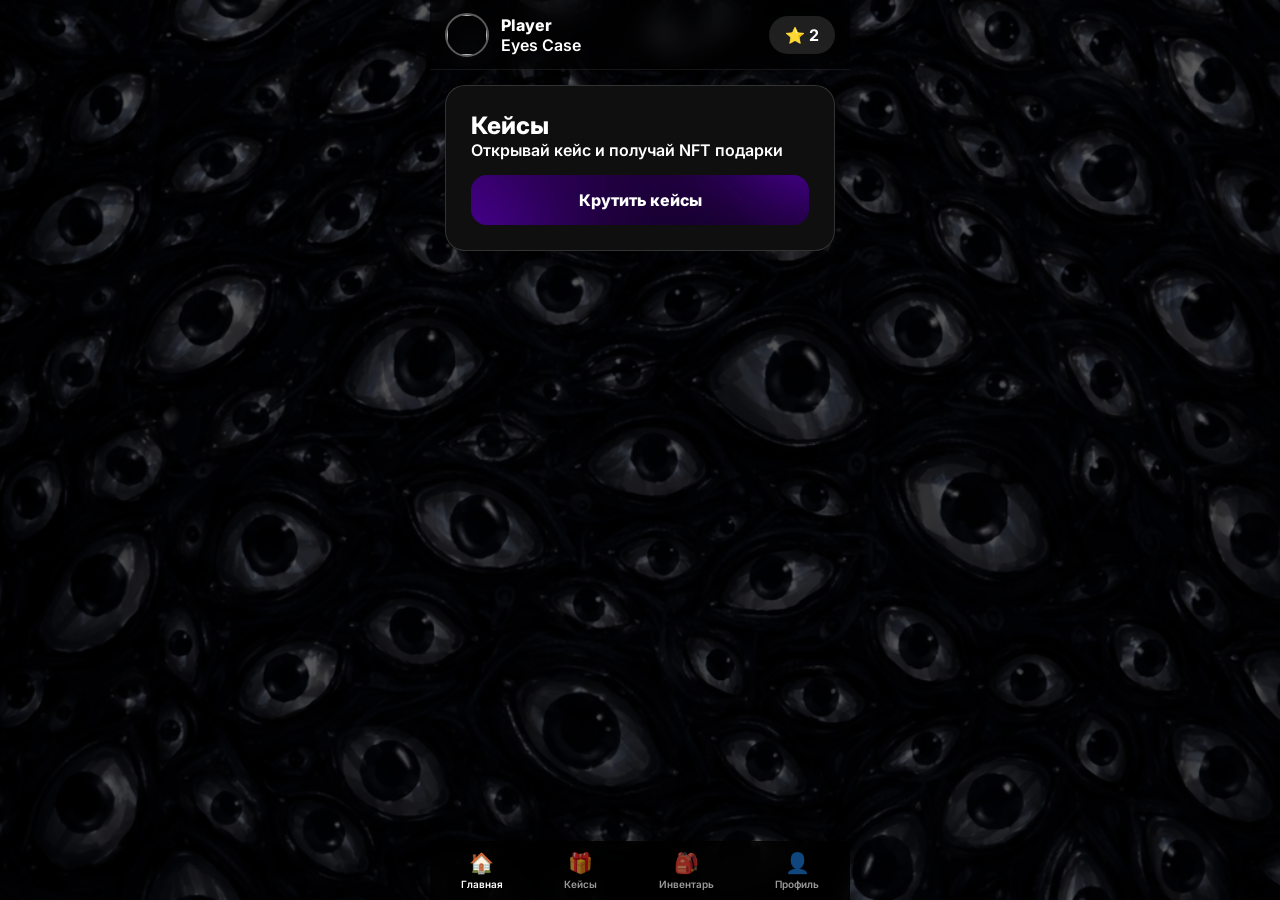
==== index.html @ 5dc30cf7 "Update index.html" ====
<!DOCTYPE html>
<html lang="ru">
<head>

<meta charset="UTF-8">
<meta name="viewport" content="width=device-width, initial-scale=1, viewport-fit=cover">

<title>Eyes Case</title>

<link rel="stylesheet" href="style.css">

<script src="https://telegram.org/js/telegram-web-app.js"></script>

<style>

:root{
--accent:#00f2ff;
--gold:#ffcc00;
}

*{
margin:0;
padding:0;
box-sizing:border-box;
-webkit-tap-highlight-color:transparent;
}

html{
width:100%;
max-width:100%;
overflow-x:hidden;
}

body{
width:100%;
max-width:100%;
overflow-x:hidden;
touch-action:pan-y;
}

.app{
max-width:420px;
width:100%;
margin:auto;
min-height:100vh;
overflow:hidden;
padding-bottom:90px;
}

.page{
display:none;
}

.page.active{
display:block;
}

.menu{
position:fixed;
bottom:0;
left:50%;
transform:translateX(-50%);
width:100%;
max-width:420px;
display:flex;
justify-content:space-around;
background:rgba(0,0,0,0.8);
backdrop-filter:blur(20px);
padding:10px 0;
}

.menu-item{
display:flex;
flex-direction:column;
align-items:center;
font-size:20px;
opacity:.6;
cursor:pointer;
}

.menu-item span{
font-size:10px;
margin-top:3px;
}

.menu-item.active{
opacity:1;
}

.inventory-grid{
padding:20px;
display:grid;
grid-template-columns:1fr 1fr;
gap:12px;
}

.profile-page{
padding:20px;
}

</style>

</head>

<body>

<div class="app">

<!-- HEADER -->

<div class="header">

<div class="profile">

<img id="avatar" class="avatar">

<div>
<div id="username">Player</div>
<div class="subtitle">Eyes Case</div>
</div>

</div>

<div class="balance">
⭐ 2
</div>

</div>

<!-- ГЛАВНАЯ -->

<div id="page-home" class="page active">

<div class="banner case-banner">

<div class="banner-text">

<h2>Кейсы</h2>
<p>Открывай кейс и получай NFT подарки</p>

<button onclick="openCases()">
Крутить кейсы
</button>

</div>

</div>

</div>

<!-- ИНВЕНТАРЬ -->

<div id="page-inventory" class="page">

<div class="inventory-grid">

<p style="opacity:.6;text-align:center">
Инвентарь пуст
</p>

</div>

</div>

<!-- ПРОФИЛЬ -->

<div id="page-profile" class="page">

<div class="profile-page">

<h2>Профиль</h2>

<p>Имя: <span id="profileName">Player</span></p>
<p>Баланс: ⭐ <span id="profileBalance">2</span></p>
<p>Открыто кейсов: 0</p>

</div>

</div>

</div>

<!-- НИЖНЕЕ МЕНЮ -->

<div class="menu">

<div class="menu-item active" onclick="showPage('home',this)">
🏠
<span>Главная</span>
</div>

<div class="menu-item" onclick="openCases()">
🎁
<span>Кейсы</span>
</div>

<div class="menu-item" onclick="showPage('inventory',this)">
🎒
<span>Инвентарь</span>
</div>

<div class="menu-item" onclick="showPage('profile',this)">
👤
<span>Профиль</span>
</div>

</div>

</div>

<script src="main.js"></script>

<script>

const tg = window.Telegram.WebApp
tg.ready()

setTimeout(()=>{
tg.expand()
},200)

/* TELEGRAM USER */

const user = tg.initDataUnsafe?.user

if(user){

const username=document.getElementById("username")
const avatar=document.getElementById("avatar")
const profileName=document.getElementById("profileName")

if(username){
username.innerText=user.first_name || "Player"
}

if(profileName){
profileName.innerText=user.first_name || "Player"
}

if(avatar && user.photo_url){
avatar.src=user.photo_url
}

}

/* NAVIGATION */

function showPage(page,el){

document.querySelectorAll(".page").forEach(p=>{
p.classList.remove("active")
})

document.getElementById("page-"+page).classList.add("active")

document.querySelectorAll(".menu-item").forEach(i=>{
i.classList.remove("active")
})

if(el){
el.classList.add("active")
}

}

/* OPEN CASES SCREEN */

function openCases(){
window.location.href="cases.html"
}

/* TOUCH FIX */

document.addEventListener("touchmove",function(e){

if(e.touches.length==1){

let touch=e.touches[0]

if(touch.clientX<0 || touch.clientX>window.innerWidth){
e.preventDefault()
}

}

},{passive:false})

</script>

</body>
</html>
---- style.css ----
/* ШРИФТ */

@import url('https://fonts.googleapis.com/css2?family=Inter:wght@400;600;800&display=swap');

/* ГЛОБАЛЬНЫЙ ФИКС */

*{
box-sizing:border-box;
-webkit-tap-highlight-color:transparent;
}

html{
height:100%;
overflow-x:hidden;
}

body{
margin:0;
min-height:100vh;
max-width:100vw;
overflow-x:hidden;

font-family:'Inter', sans-serif;
font-weight:600;
color:white;

background-image:url("CC63F4C5-493A-48B4-AB60-390857E41A58.png");
background-size:cover;
background-position:center;
background-repeat:no-repeat;
background-attachment:fixed;
}

/* затемнение */

body::before{
content:"";
position:fixed;
top:0;
left:0;
width:100%;
height:100%;
background:rgba(0,0,0,0.65);
z-index:-1;
pointer-events:none;
}

/* КОНТЕЙНЕР */

.app{
max-width:420px;
width:100%;
margin:auto;
min-height:100vh;
display:flex;
flex-direction:column;
overflow:hidden;
}

/* HEADER */

.header{
height:70px;
display:flex;
align-items:center;
justify-content:space-between;
padding:0 15px;
background:rgba(0,0,0,0.45);
backdrop-filter:blur(12px);
border-bottom:1px solid rgba(255,255,255,0.08);
}

/* ПРОФИЛЬ */

.profile{
display:flex;
align-items:center;
gap:12px;
}

.avatar{
width:44px;
height:44px;
border-radius:50%;
border:2px solid rgba(255,255,255,0.35);
}

#username{
font-weight:800;
font-size:16px;
}

.balance{
background:rgba(255,255,255,0.12);
padding:9px 16px;
border-radius:20px;
font-weight:700;
backdrop-filter:blur(10px);
}

/* БАННЕР */

.banner{
margin:15px;
border-radius:20px;
padding:25px;
position:relative;
overflow:hidden;
background:#0F0F0F;
backdrop-filter:blur(12px);
border:1px solid rgba(255,255,255,0.15);
}

.banner-text{
position:relative;
z-index:2;
}

.banner-text h2{
font-weight:800;
}

/* КНОПКИ */

button{
display:block;
width:100%;
margin-top:15px;
padding:15px 18px;
border:none;
border-radius:16px;
font-size:16px;
font-weight:800;
font-family:'Inter', sans-serif;
color:white;
cursor:pointer;

background-image:url("IMG_0649.jpeg");
background-size:cover;
background-position:center;

box-shadow: inset 0 0 0 2000px rgba(0,0,0,0.35);

transition:all 0.2s ease;
touch-action:manipulation;
}

button:active{
transform:scale(0.95);
}

button:hover{
filter:brightness(1.1);
}

/* ---------------- */
/* РУЛЕТКА */
/* ---------------- */

.roulette{
position:relative;
margin:40px auto;
overflow:hidden;
border-radius:16px;
background:rgba(0,0,0,0.65);
padding:30px 0;
width:calc(100% - 40px);
max-width:420px;
}

.pointer{
position:absolute;
top:-10px;
left:50%;
transform:translateX(-50%);
width:0;
height:0;
border-left:12px solid transparent;
border-right:12px solid transparent;
border-top:20px solid #00ffd0;
z-index:2;
}

.roulette-track{
display:flex;
gap:12px;
will-change:transform;
transform:translateX(0);
}

.item{
min-width:90px;
height:90px;
display:flex;
align-items:center;
justify-content:center;
background:rgba(255,255,255,0.08);
border-radius:14px;
flex-shrink:0;
}

.item img{
width:70px;
height:70px;
object-fit:contain;
pointer-events:none;
}

/* ---------------- */
/* ПРИЗЫ */
/* ---------------- */

.prizes{
margin:25px 20px;
background:rgba(0,0,0,0.6);
border-radius:16px;
padding:18px;
border:1px solid rgba(255,255,255,0.08);
}

.prizes h3{
margin-bottom:12px;
font-weight:800;
}

.prize-row{
display:flex;
justify-content:space-between;
padding:8px 0;
border-bottom:1px solid rgba(255,255,255,0.08);
font-size:14px;
}

.prize-row:last-child{
border:none;
}

.prize-name{
display:flex;
gap:10px;
}

.prize-chance{
opacity:0.7;
}

/* TIMER */

#cooldownTimer{
text-align:center;
margin-top:10px;
opacity:0.8;
font-size:14px;
}

/* ---------------- */
/* НИЖНЕЕ МЕНЮ */
/* ---------------- */

.menu{
position:fixed;
bottom:0;
width:100%;
max-width:420px;
left:50%;
transform:translateX(-50%);
display:flex;
justify-content:space-around;
background:rgba(0,0,0,0.8);
backdrop-filter:blur(20px);
padding:10px 0;
}

.menu-item{
display:flex;
flex-direction:column;
align-items:center;
font-size:20px;
opacity:0.6;
}

.menu-item span{
font-size:10px;
margin-top:3px;
}

.active{
opacity:1;
}

/* ---------------- */
/* HEADER КЕЙСОВ */
/* ---------------- */

.cases-header{
height:70px;
display:flex;
align-items:center;
justify-content:center;
padding:0 15px;
position:relative;
background:rgba(0,0,0,0.45);
backdrop-filter:blur(12px);
border-bottom:1px solid rgba(255,255,255,0.08);
}

.cases-title{
font-size:20px;
font-weight:800;
}

/* кнопка назад */

.back-btn{
position:absolute;
left:15px;
width:40px;
height:40px;
border-radius:12px;
background:rgba(255,255,255,0.08);
display:flex;
align-items:center;
justify-content:center;
border:none;
cursor:pointer;
}

/* ---------------- */
/* КЕЙСЫ */
/* ---------------- */

.cases-grid{
padding:16px;
display:grid;
grid-template-columns:1fr 1fr;
gap:14px;
}

.case{
background:#141414;
border-radius:16px;
padding:14px;
text-align:center;
position:relative;
border:1px solid rgba(255,255,255,0.08);
transition:transform .15s ease;
}

.case:active{
transform:scale(.96);
}

.case img{
width:100%;
border-radius:12px;
margin-bottom:10px;
}

.case h3{
font-size:15px;
margin:6px 0;
}

.price{
font-size:13px;
opacity:.7;
}

.badge{
position:absolute;
top:10px;
left:10px;
background:#00aaff;
padding:4px 7px;
font-size:10px;
border-radius:8px;
font-weight:700;
}

/* ---------------- */
/* ОПИСАНИЕ КЕЙСА */
/* ---------------- */

.case-description{
margin-top:20px;
padding:14px;
background:#141414;
border-radius:14px;
border:1px solid rgba(255,255,255,0.08);
}

.case-description h3{
font-size:16px;
margin-bottom:12px;
}

/* ---------------- */
/* ТЕКУЩИЙ ДРОП */
/* ---------------- */

.rolling-drop-box{
text-align:center;
margin-top:-10px;
margin-bottom:20px;
}

.rolling-label{
font-size:13px;
opacity:0.6;
margin-bottom:6px;
}

.rolling-drop{
font-size:30px;
font-weight:800;
background:rgba(255,255,255,0.08);
display:inline-block;
padding:10px 22px;
border-radius:14px;
border:1px solid rgba(255,255,255,0.08);
backdrop-filter:blur(10px);
}

/* POPUP ВЫИГРЫША */

.win-popup{

position:fixed;
top:0;
left:0;

width:100%;
height:100%;

display:flex;
align-items:center;
justify-content:center;

background:rgba(0,0,0,0.75);

opacity:0;
pointer-events:none;

transition:opacity .3s ease;

z-index:1000;

}

.win-popup.show{
opacity:1;
pointer-events:auto;
}

.win-card{

background:#141414;

padding:30px;
border-radius:18px;

text-align:center;

border:1px solid rgba(255,255,255,0.1);

transform:scale(.7);
transition:transform .35s cubic-bezier(.2,1.3,.3,1);

}

.win-popup.show .win-card{
transform:scale(1);
}

.win-title{
font-size:18px;
font-weight:800;
margin-bottom:15px;
}

.win-item{

font-size:42px;
font-weight:800;

margin-bottom:20px;

background:rgba(255,255,255,0.08);
padding:15px 25px;

border-radius:14px;
display:inline-block;

}

.page{
display:none;
padding-bottom:90px;
}

.page.active{
display:block;
}

.inventory-grid{
padding:20px;
display:grid;
grid-template-columns:1fr 1fr;
gap:12px;
}

.profile-page{
padding:20px;
}
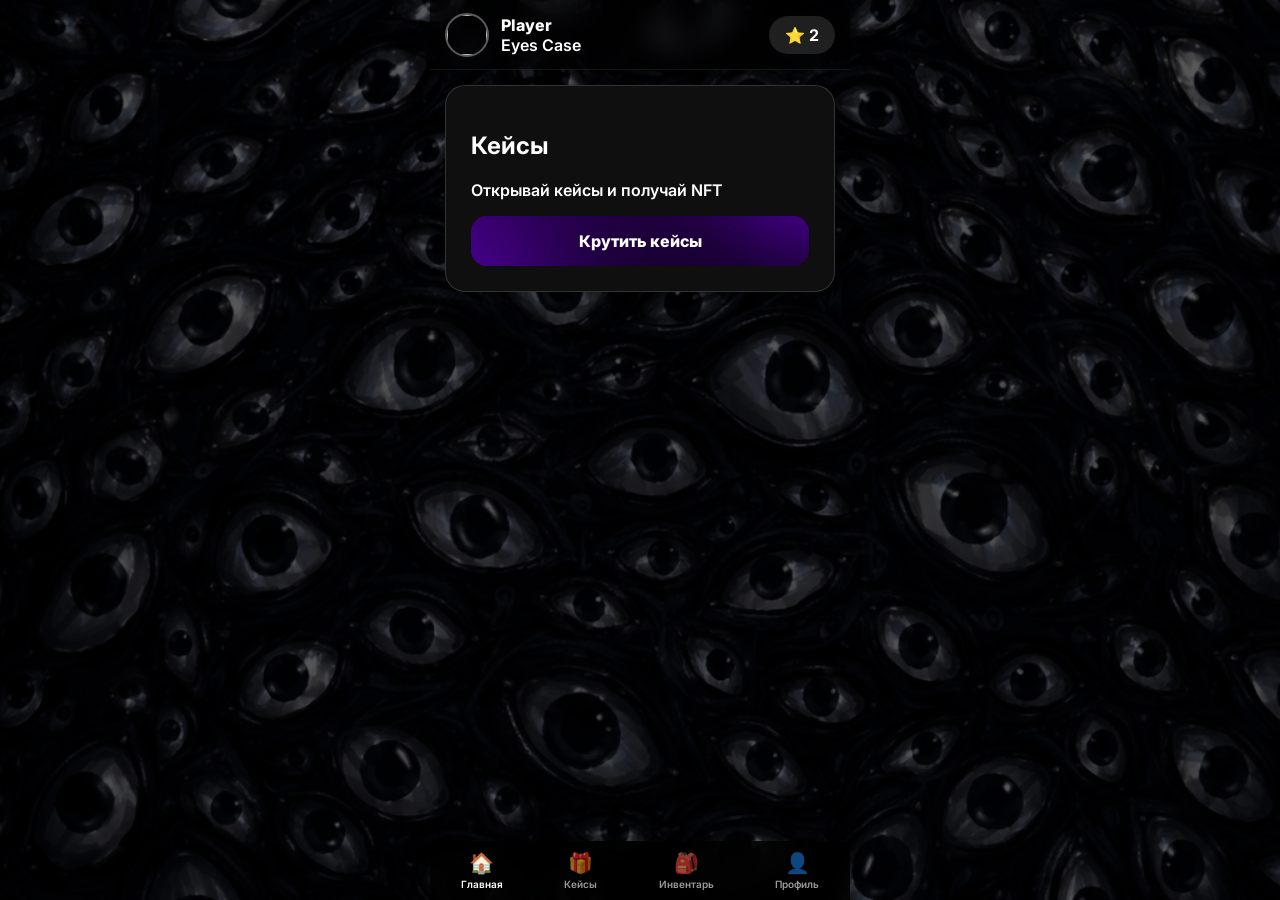
==== commit aa75be95: "Update index.html" ====
--- a/index.html
+++ b/index.html
@@ -1,9 +1,10 @@
 <!DOCTYPE html>
 <html lang="ru">
+
 <head>
 
 <meta charset="UTF-8">
-<meta name="viewport" content="width=device-width, initial-scale=1, viewport-fit=cover">
+<meta name="viewport" content="width=device-width, initial-scale=1">
 
 <title>Eyes Case</title>
 
@@ -11,102 +12,11 @@
 
 <script src="https://telegram.org/js/telegram-web-app.js"></script>
 
-<style>
-
-:root{
---accent:#00f2ff;
---gold:#ffcc00;
-}
-
-*{
-margin:0;
-padding:0;
-box-sizing:border-box;
--webkit-tap-highlight-color:transparent;
-}
-
-html{
-width:100%;
-max-width:100%;
-overflow-x:hidden;
-}
-
-body{
-width:100%;
-max-width:100%;
-overflow-x:hidden;
-touch-action:pan-y;
-}
-
-.app{
-max-width:420px;
-width:100%;
-margin:auto;
-min-height:100vh;
-overflow:hidden;
-padding-bottom:90px;
-}
-
-.page{
-display:none;
-}
-
-.page.active{
-display:block;
-}
-
-.menu{
-position:fixed;
-bottom:0;
-left:50%;
-transform:translateX(-50%);
-width:100%;
-max-width:420px;
-display:flex;
-justify-content:space-around;
-background:rgba(0,0,0,0.8);
-backdrop-filter:blur(20px);
-padding:10px 0;
-}
-
-.menu-item{
-display:flex;
-flex-direction:column;
-align-items:center;
-font-size:20px;
-opacity:.6;
-cursor:pointer;
-}
-
-.menu-item span{
-font-size:10px;
-margin-top:3px;
-}
-
-.menu-item.active{
-opacity:1;
-}
-
-.inventory-grid{
-padding:20px;
-display:grid;
-grid-template-columns:1fr 1fr;
-gap:12px;
-}
-
-.profile-page{
-padding:20px;
-}
-
-</style>
-
 </head>
 
 <body>
 
 <div class="app">
-
-<!-- HEADER -->
 
 <div class="header">
 
@@ -127,16 +37,12 @@
 
 </div>
 
-<!-- ГЛАВНАЯ -->
 
-<div id="page-home" class="page active">
-
-<div class="banner case-banner">
-
-<div class="banner-text">
+<div class="banner">
 
 <h2>Кейсы</h2>
-<p>Открывай кейс и получай NFT подарки</p>
+
+<p>Открывай кейсы и получай NFT</p>
 
 <button onclick="openCases()">
 Крутить кейсы
@@ -146,45 +52,10 @@
 
 </div>
 
-</div>
-
-<!-- ИНВЕНТАРЬ -->
-
-<div id="page-inventory" class="page">
-
-<div class="inventory-grid">
-
-<p style="opacity:.6;text-align:center">
-Инвентарь пуст
-</p>
-
-</div>
-
-</div>
-
-<!-- ПРОФИЛЬ -->
-
-<div id="page-profile" class="page">
-
-<div class="profile-page">
-
-<h2>Профиль</h2>
-
-<p>Имя: <span id="profileName">Player</span></p>
-<p>Баланс: ⭐ <span id="profileBalance">2</span></p>
-<p>Открыто кейсов: 0</p>
-
-</div>
-
-</div>
-
-</div>
-
-<!-- НИЖНЕЕ МЕНЮ -->
 
 <div class="menu">
 
-<div class="menu-item active" onclick="showPage('home',this)">
+<div class="menu-item active" onclick="goHome()">
 🏠
 <span>Главная</span>
 </div>
@@ -194,98 +65,20 @@
 <span>Кейсы</span>
 </div>
 
-<div class="menu-item" onclick="showPage('inventory',this)">
+<div class="menu-item" onclick="openInventory()">
 🎒
 <span>Инвентарь</span>
 </div>
 
-<div class="menu-item" onclick="showPage('profile',this)">
+<div class="menu-item" onclick="openProfile()">
 👤
 <span>Профиль</span>
 </div>
 
 </div>
 
-</div>
 
 <script src="main.js"></script>
 
-<script>
-
-const tg = window.Telegram.WebApp
-tg.ready()
-
-setTimeout(()=>{
-tg.expand()
-},200)
-
-/* TELEGRAM USER */
-
-const user = tg.initDataUnsafe?.user
-
-if(user){
-
-const username=document.getElementById("username")
-const avatar=document.getElementById("avatar")
-const profileName=document.getElementById("profileName")
-
-if(username){
-username.innerText=user.first_name || "Player"
-}
-
-if(profileName){
-profileName.innerText=user.first_name || "Player"
-}
-
-if(avatar && user.photo_url){
-avatar.src=user.photo_url
-}
-
-}
-
-/* NAVIGATION */
-
-function showPage(page,el){
-
-document.querySelectorAll(".page").forEach(p=>{
-p.classList.remove("active")
-})
-
-document.getElementById("page-"+page).classList.add("active")
-
-document.querySelectorAll(".menu-item").forEach(i=>{
-i.classList.remove("active")
-})
-
-if(el){
-el.classList.add("active")
-}
-
-}
-
-/* OPEN CASES SCREEN */
-
-function openCases(){
-window.location.href="cases.html"
-}
-
-/* TOUCH FIX */
-
-document.addEventListener("touchmove",function(e){
-
-if(e.touches.length==1){
-
-let touch=e.touches[0]
-
-if(touch.clientX<0 || touch.clientX>window.innerWidth){
-e.preventDefault()
-}
-
-}
-
-},{passive:false})
-
-</script>
-
 </body>
 </html>
--- a/style.css
+++ b/style.css
@@ -28,7 +28,7 @@
 background-size:cover;
 background-position:center;
 background-repeat:no-repeat;
-background-attachment:fixed;
+background-attachment:scroll;
 }
 
 /* затемнение */
@@ -284,7 +284,7 @@
 margin-top:3px;
 }
 
-.active{
+.menu-item.active{
 opacity:1;
 }
 
@@ -377,6 +377,14 @@
 font-weight:700;
 }
 
+/* заблокированный кейс */
+
+.case.disabled{
+opacity:0.45;
+filter:grayscale(1);
+pointer-events:none;
+}
+
 /* ---------------- */
 /* ОПИСАНИЕ КЕЙСА */
 /* ---------------- */
@@ -424,27 +432,19 @@
 /* POPUP ВЫИГРЫША */
 
 .win-popup{
-
 position:fixed;
 top:0;
 left:0;
-
 width:100%;
 height:100%;
-
 display:flex;
 align-items:center;
 justify-content:center;
-
 background:rgba(0,0,0,0.75);
-
 opacity:0;
 pointer-events:none;
-
 transition:opacity .3s ease;
-
 z-index:1000;
-
 }
 
 .win-popup.show{
@@ -453,19 +453,13 @@
 }
 
 .win-card{
-
 background:#141414;
-
 padding:30px;
 border-radius:18px;
-
 text-align:center;
-
 border:1px solid rgba(255,255,255,0.1);
-
 transform:scale(.7);
 transition:transform .35s cubic-bezier(.2,1.3,.3,1);
-
 }
 
 .win-popup.show .win-card{
@@ -479,18 +473,13 @@
 }
 
 .win-item{
-
 font-size:42px;
 font-weight:800;
-
 margin-bottom:20px;
-
 background:rgba(255,255,255,0.08);
 padding:15px 25px;
-
 border-radius:14px;
 display:inline-block;
-
 }
 
 .page{
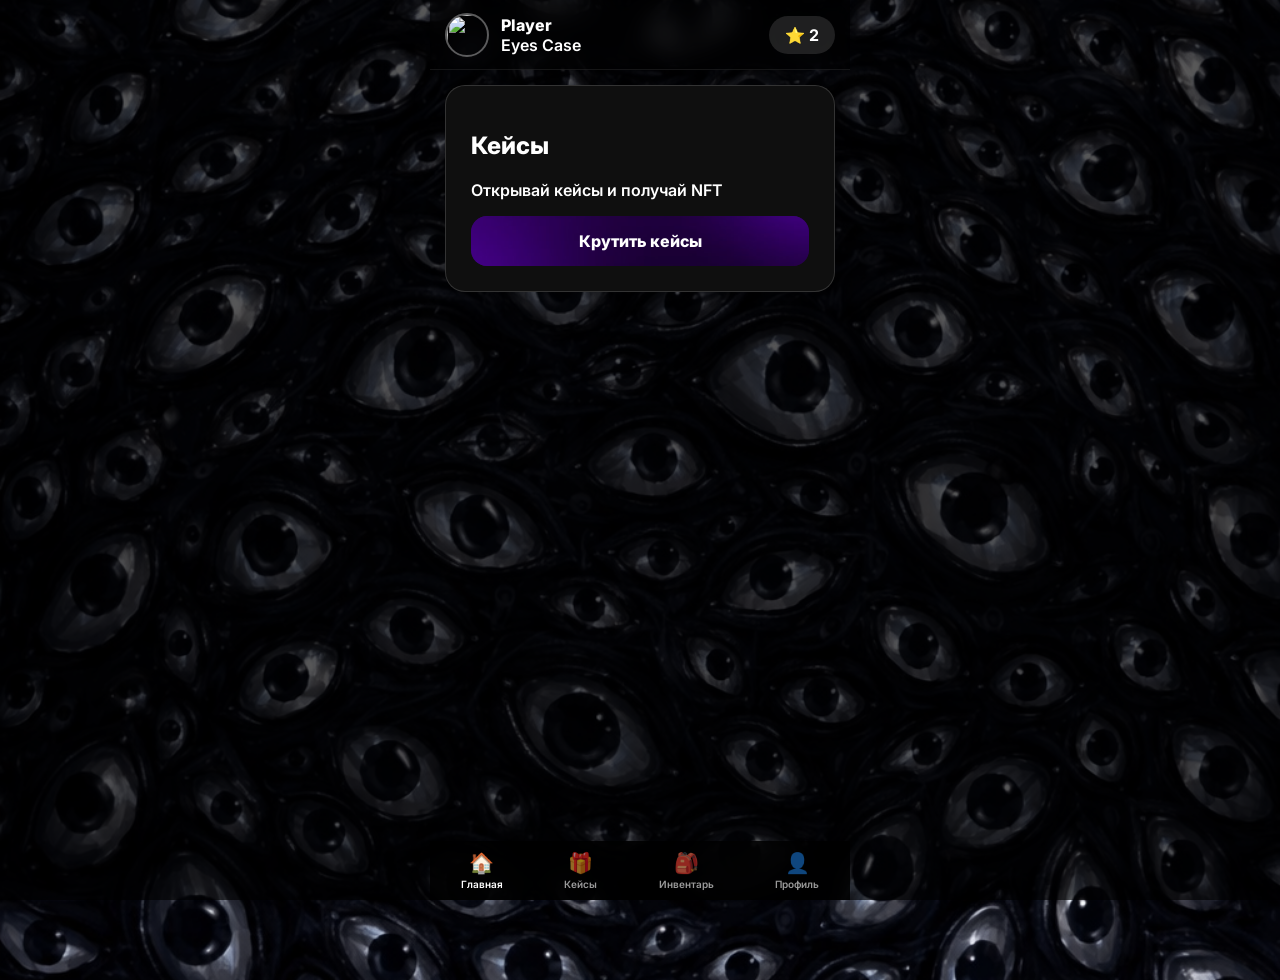
==== commit ecf1252f: "Update index.html" ====
--- a/index.html
+++ b/index.html
@@ -22,7 +22,7 @@
 
 <div class="profile">
 
-<img id="avatar" class="avatar">
+<img id="avatar" class="avatar" src="">
 
 <div>
 <div id="username">Player</div>
@@ -40,6 +40,8 @@
 
 <div class="banner">
 
+<div class="banner-text">
+
 <h2>Кейсы</h2>
 
 <p>Открывай кейсы и получай NFT</p>
@@ -47,6 +49,8 @@
 <button onclick="openCases()">
 Крутить кейсы
 </button>
+
+</div>
 
 </div>
 
@@ -77,7 +81,6 @@
 
 </div>
 
-
 <script src="main.js"></script>
 
 </body>
--- a/style.css
+++ b/style.css
@@ -501,3 +501,222 @@
 .profile-page{
 padding:20px;
 }
+
+/* ---------------- */
+/* PROFILE PAGE */
+/* ---------------- */
+
+.profile-page{
+padding:20px;
+text-align:center;
+}
+
+.profile-avatar img{
+width:90px;
+height:90px;
+border-radius:50%;
+border:3px solid rgba(255,255,255,0.3);
+margin-bottom:10px;
+}
+
+.profile-level{
+margin:20px 0;
+}
+
+/* LEVEL */
+
+.level-title{
+font-weight:800;
+font-size:16px;
+margin-bottom:8px;
+}
+
+.xp-bar{
+width:100%;
+height:10px;
+background:rgba(255,255,255,0.1);
+border-radius:10px;
+overflow:hidden;
+margin-bottom:6px;
+}
+
+.xp-fill{
+height:100%;
+width:40%;
+background:linear-gradient(90deg,#00ffd0,#00aaff);
+}
+
+.xp-text{
+font-size:12px;
+opacity:0.7;
+}
+
+/* BALANCE */
+
+.balance-box{
+margin:20px 0;
+padding:15px;
+background:#141414;
+border-radius:14px;
+border:1px solid rgba(255,255,255,0.08);
+}
+
+.balance-title{
+font-size:14px;
+opacity:0.7;
+margin-bottom:5px;
+}
+
+.stars-count{
+font-size:26px;
+font-weight:800;
+}
+
+/* STATS */
+
+.profile-stats{
+margin-top:20px;
+display:flex;
+flex-direction:column;
+gap:10px;
+}
+
+.stat{
+display:flex;
+justify-content:space-between;
+align-items:center;
+padding:12px;
+background:#141414;
+border-radius:10px;
+border:1px solid rgba(255,255,255,0.08);
+font-size:14px;
+}
+
+.stat b{
+font-weight:800;
+}
+
+/* TOP DROPS */
+
+.top-drops{
+margin-top:25px;
+}
+
+.top-drops h3{
+font-size:16px;
+margin-bottom:10px;
+}
+
+.top-items{
+display:flex;
+justify-content:center;
+gap:10px;
+}
+
+.top-item{
+width:70px;
+height:70px;
+background:#141414;
+border-radius:12px;
+border:1px solid rgba(255,255,255,0.08);
+display:flex;
+align-items:center;
+justify-content:center;
+}
+
+.top-item img{
+width:60px;
+height:60px;
+object-fit:contain;
+}
+
+/* ---------------- */
+/* ACHIEVEMENTS */
+/* ---------------- */
+
+.achievements-page{
+padding:20px;
+}
+
+.achievement{
+background:#141414;
+border-radius:14px;
+padding:15px;
+margin-bottom:10px;
+border:1px solid rgba(255,255,255,0.08);
+display:flex;
+justify-content:space-between;
+align-items:center;
+}
+
+.achievement.locked{
+opacity:.4;
+filter:grayscale(1);
+}
+
+.achievement-title{
+font-weight:800;
+}
+
+.achievement-desc{
+font-size:12px;
+opacity:.7;
+}
+
+.achievement-icon{
+font-size:22px;
+}
+
+/* ---------------- */
+/* ACHIEVEMENT POPUP */
+/* ---------------- */
+
+.achievement-popup{
+
+position:fixed;
+top:-100px;
+left:50%;
+transform:translateX(-50%);
+
+background:#141414;
+border:1px solid rgba(255,255,255,0.1);
+
+border-radius:16px;
+padding:14px 18px;
+
+display:flex;
+align-items:center;
+gap:12px;
+
+transition:all .45s cubic-bezier(.2,1.2,.3,1);
+
+z-index:9999;
+
+}
+
+.achievement-popup.show{
+top:20px;
+}
+
+.achievement-popup-icon{
+font-size:24px;
+}
+
+.achievement-popup-title{
+font-size:12px;
+opacity:.7;
+}
+
+.achievement-popup-name{
+font-weight:800;
+}
+
+/* SAFE AREA (iphone) */
+
+body{
+padding-bottom:80px;
+}
+
+.menu{
+padding-bottom:calc(10px + env(safe-area-inset-bottom));
+}
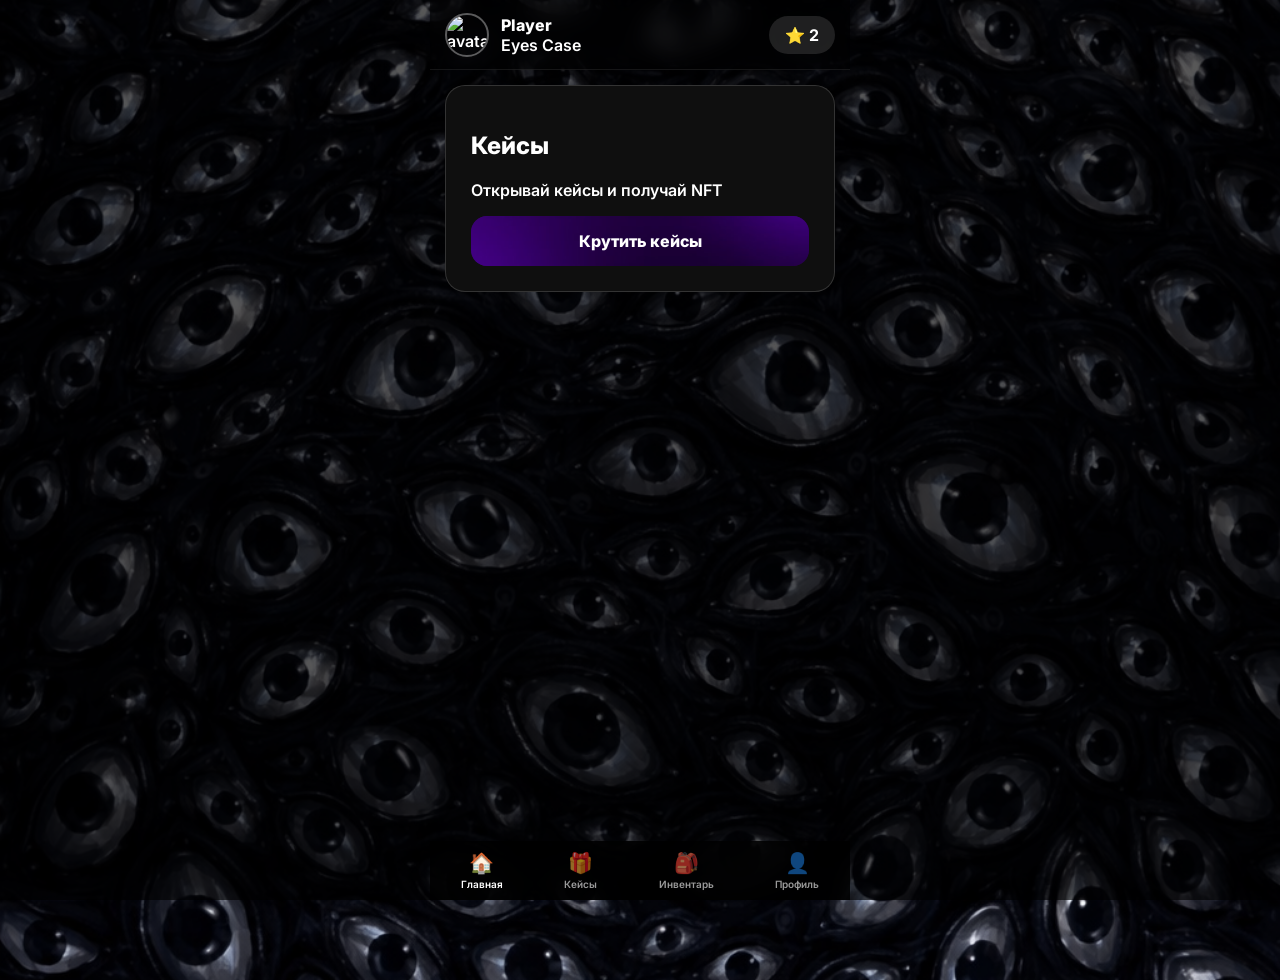
==== commit 9b3df896: "Update index.html" ====
--- a/index.html
+++ b/index.html
@@ -10,7 +10,11 @@
 
 <link rel="stylesheet" href="style.css">
 
+<!-- Telegram WebApp SDK -->
 <script src="https://telegram.org/js/telegram-web-app.js"></script>
+
+<!-- Main JS -->
+<script src="main.js" defer></script>
 
 </head>
 
@@ -18,13 +22,15 @@
 
 <div class="app">
 
+<!-- HEADER -->
+
 <div class="header">
 
 <div class="profile">
 
-<img id="avatar" class="avatar" src="">
+<img id="avatar" class="avatar" src="" alt="avatar">
 
-<div>
+<div class="profile-info">
 <div id="username">Player</div>
 <div class="subtitle">Eyes Case</div>
 </div>
@@ -37,6 +43,7 @@
 
 </div>
 
+<!-- BANNER -->
 
 <div class="banner">
 
@@ -56,6 +63,7 @@
 
 </div>
 
+<!-- MENU -->
 
 <div class="menu">
 
@@ -81,7 +89,5 @@
 
 </div>
 
-<script src="main.js"></script>
-
 </body>
 </html>
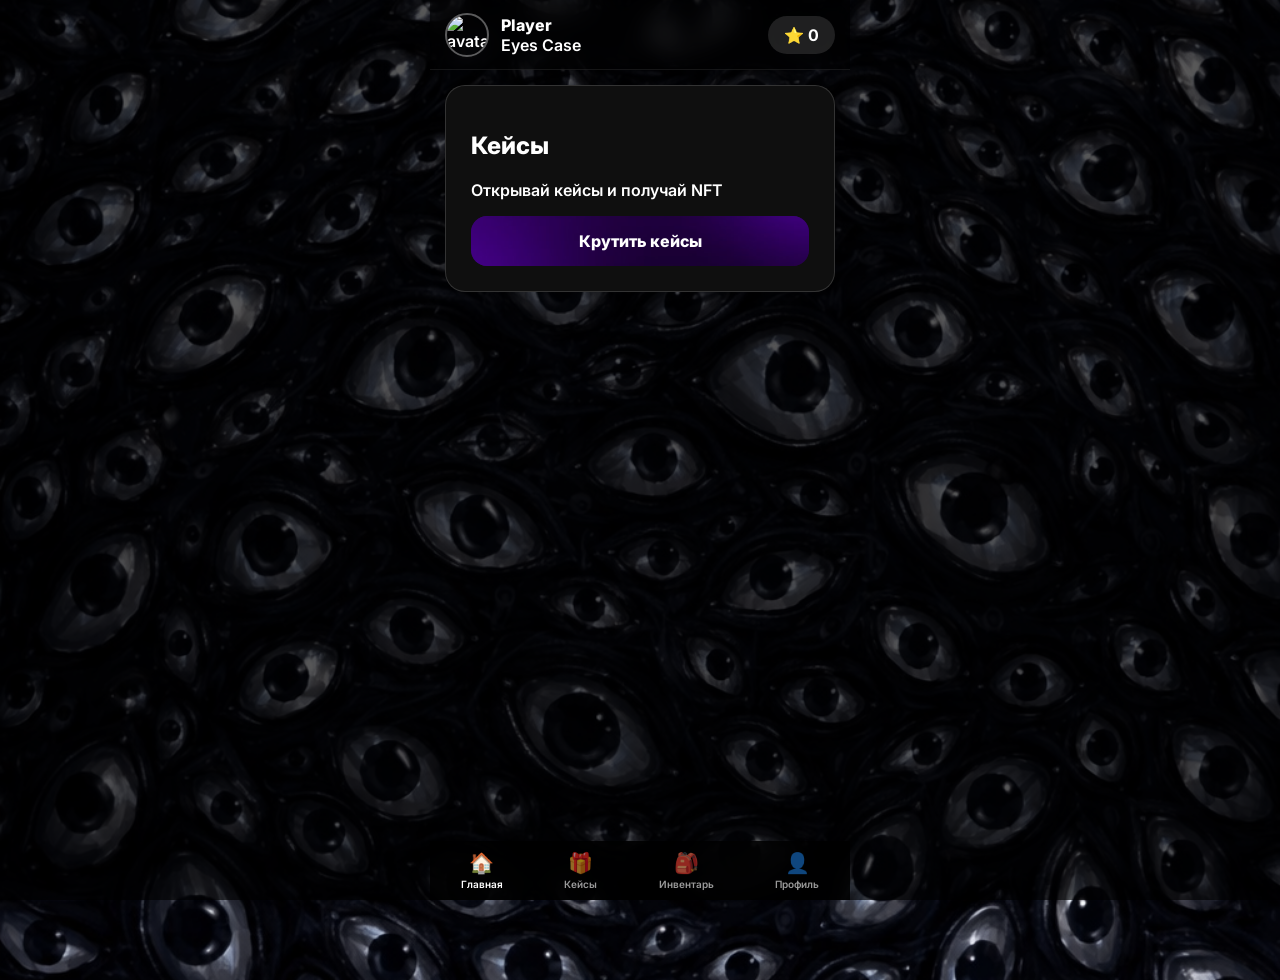
==== commit 21f2c06a: "Update index.html" ====
--- a/index.html
+++ b/index.html
@@ -12,9 +12,6 @@
 
 <!-- Telegram WebApp SDK -->
 <script src="https://telegram.org/js/telegram-web-app.js"></script>
-
-<!-- Main JS -->
-<script src="main.js" defer></script>
 
 </head>
 
@@ -38,7 +35,7 @@
 </div>
 
 <div class="balance">
-⭐ 2
+⭐ <span id="balance">0</span>
 </div>
 
 </div>
@@ -89,5 +86,8 @@
 
 </div>
 
+<script src="api.js"></script>
+<script src="main.js"></script>
+
 </body>
 </html>
--- a/style.css
+++ b/style.css
@@ -96,6 +96,46 @@
 border-radius:20px;
 font-weight:700;
 backdrop-filter:blur(10px);
+}
+
+.balance-box{
+
+margin-top:18px;
+background:#1c1c1c;
+border-radius:14px;
+padding:16px;
+text-align:center;
+
+}
+
+.balance-title{
+
+font-size:14px;
+opacity:.7;
+margin-bottom:6px;
+
+}
+
+.balance-content{
+
+display:flex;
+align-items:center;
+justify-content:center;
+gap:8px;
+
+}
+
+.balance-icon{
+
+font-size:20px;
+
+}
+
+.stars-count{
+
+font-size:22px;
+font-weight:700;
+
 }
 
 /* БАННЕР */
@@ -720,3 +760,22 @@
 .menu{
 padding-bottom:calc(10px + env(safe-area-inset-bottom));
 }
+
+.sell-btn{
+
+margin-top:6px;
+background:#2b2b2b;
+border:none;
+border-radius:8px;
+padding:6px 10px;
+font-size:12px;
+cursor:pointer;
+color:#fff;
+
+}
+
+.sell-btn:hover{
+
+background:#3a3a3a;
+
+}
